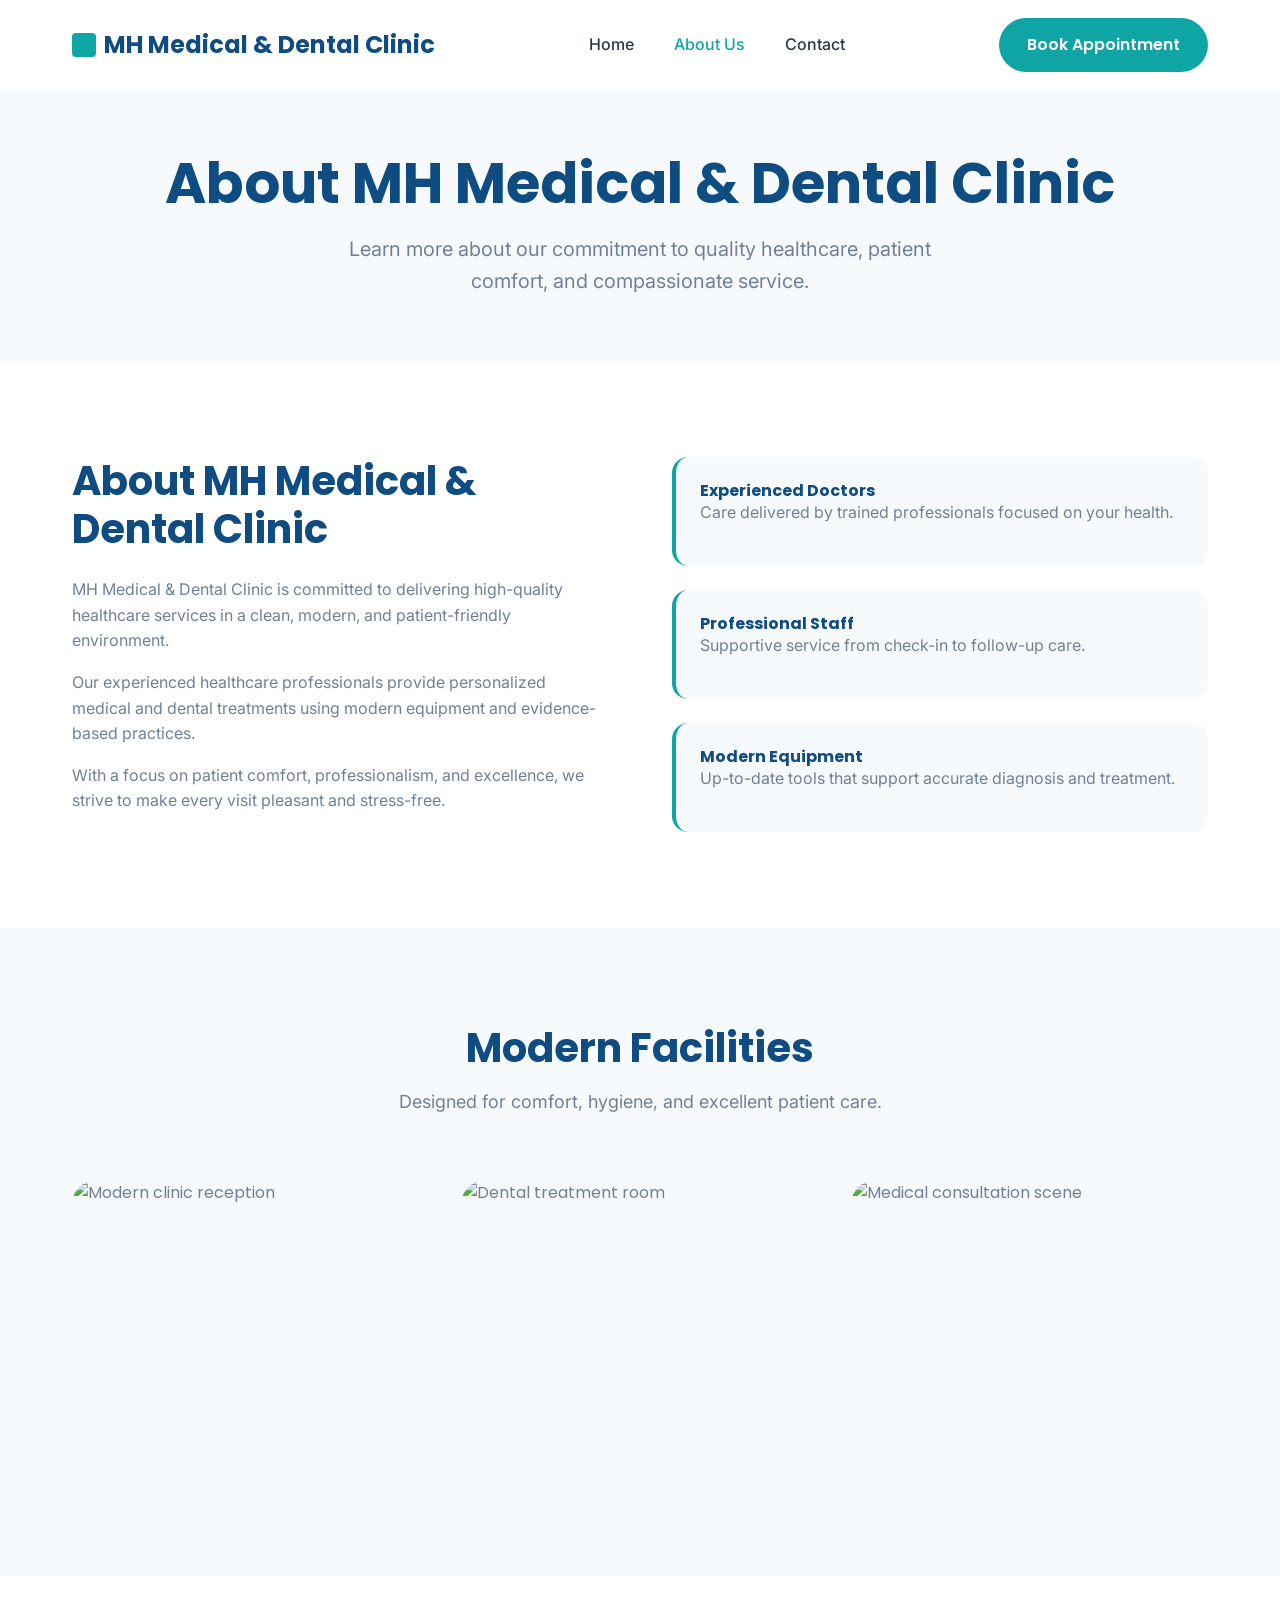
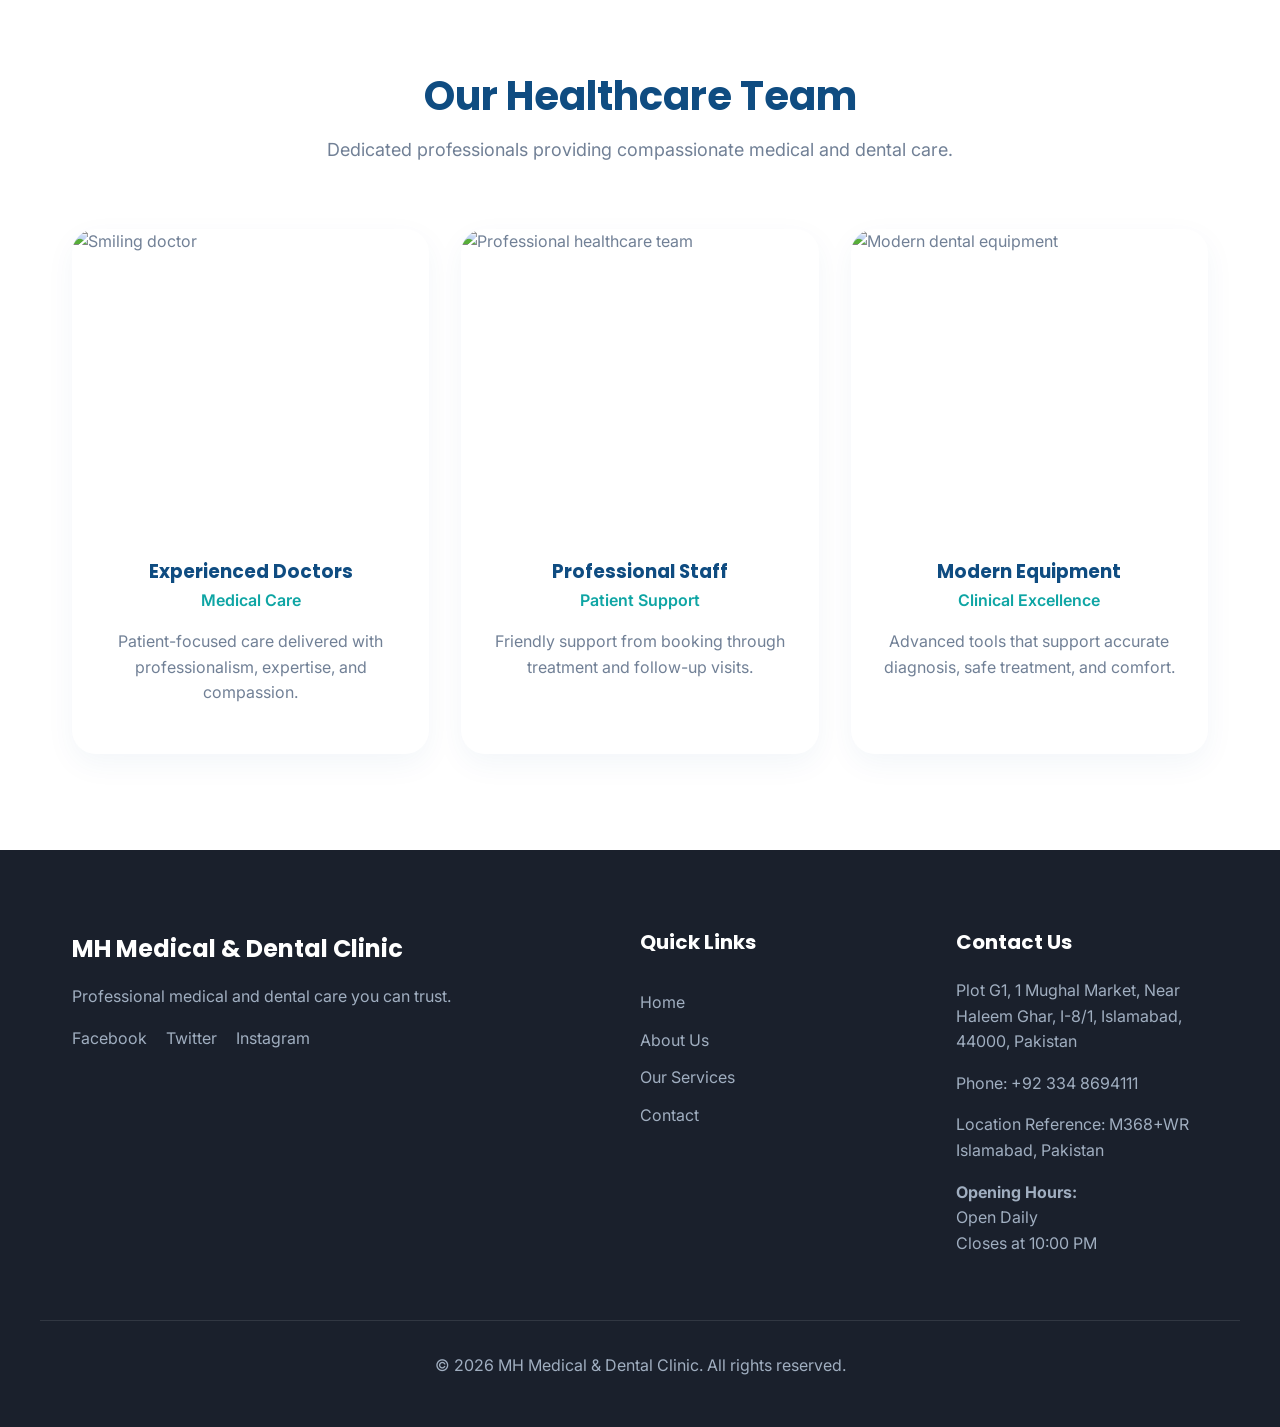
==== about.html @ 712b0a18 "Add files via upload Initial commit for MH Clinic demo" ====
<!doctype html>
<html lang="en">
  <head>
    <meta charset="UTF-8" />
    <meta name="viewport" content="width=device-width, initial-scale=1.0" />
    <title>About Us | MH Medical & Dental Clinic</title>
    <link
      href="https://fonts.googleapis.com/css2?family=Inter:wght@400;500;600&family=Poppins:wght@500;600;700&display=swap"
      rel="stylesheet"
    />
    <link rel="stylesheet" href="style.css" />
  </head>
  <body>
    <!-- Navigation -->
    <header class="navbar" id="navbar">
      <div class="container nav-container">
        <a href="index.html" class="logo">
          <span class="logo-icon"></span>
          MH Medical & Dental Clinic
        </a>
        <nav class="nav-links">
          <a href="index.html">Home</a>
          <a href="about.html" class="active">About Us</a>
          <a href="contact.html">Contact</a>
        </nav>
        <div class="nav-actions">
          <a href="contact.html" class="btn btn-primary">Book Appointment</a>
        </div>
        <button class="mobile-menu-btn" aria-label="Toggle menu">☰</button>
      </div>
    </header>

    <!-- Page Header -->
    <section class="page-header bg-light">
      <div class="container">
        <h1>About MH Medical & Dental Clinic</h1>
        <p>
          Learn more about our commitment to quality healthcare, patient
          comfort, and compassionate service.
        </p>
      </div>
    </section>

    <!-- Mission & Vision -->
    <section class="mission section-padding fade-in-section">
      <div class="container mission-container">
        <div class="mission-content">
          <h2>About MH Medical & Dental Clinic</h2>
          <p>
            MH Medical & Dental Clinic is committed to delivering high-quality
            healthcare services in a clean, modern, and patient-friendly
            environment.
          </p>
          <p>
            Our experienced healthcare professionals provide personalized
            medical and dental treatments using modern equipment and
            evidence-based practices.
          </p>
          <p>
            With a focus on patient comfort, professionalism, and excellence, we
            strive to make every visit pleasant and stress-free.
          </p>
        </div>
        <div class="mission-values">
          <div class="value-card">
            <h4>Experienced Doctors</h4>
            <p>
              Care delivered by trained professionals focused on your health.
            </p>
          </div>
          <div class="value-card">
            <h4>Professional Staff</h4>
            <p>Supportive service from check-in to follow-up care.</p>
          </div>
          <div class="value-card">
            <h4>Modern Equipment</h4>
            <p>
              Up-to-date tools that support accurate diagnosis and treatment.
            </p>
          </div>
        </div>
      </div>
    </section>

    <!-- Facilities -->
    <section class="facilities section-padding bg-light fade-in-section">
      <div class="container">
        <div class="section-header">
          <h2>Modern Facilities</h2>
          <p>Designed for comfort, hygiene, and excellent patient care.</p>
        </div>
        <div class="facilities-grid">
          <div
            class="image-placeholder small"
            style="padding: 0; overflow: hidden; background: none"
          >
            <img
              src="https://images.unsplash.com/photo-1516549655169-df83a0774514?q=80&w=800&auto=format&fit=crop"
              alt="Modern clinic reception"
              style="
                width: 100%;
                height: 100%;
                object-fit: cover;
                border-radius: inherit;
                display: block;
              "
            />
          </div>
          <div
            class="image-placeholder small"
            style="padding: 0; overflow: hidden; background: none"
          >
            <img
              src="https://images.unsplash.com/photo-1581056771107-24ca5f033842?q=80&w=800&auto=format&fit=crop"
              alt="Dental treatment room"
              style="
                width: 100%;
                height: 100%;
                object-fit: cover;
                border-radius: inherit;
                display: block;
              "
            />
          </div>
          <div
            class="image-placeholder small"
            style="padding: 0; overflow: hidden; background: none"
          >
            <img
              src="https://images.unsplash.com/photo-1505751172876-fa1923c5c528?q=80&w=800&auto=format&fit=crop"
              alt="Medical consultation scene"
              style="
                width: 100%;
                height: 100%;
                object-fit: cover;
                border-radius: inherit;
                display: block;
              "
            />
          </div>
        </div>
      </div>
    </section>

    <!-- Team Section -->
    <section class="team section-padding fade-in-section">
      <div class="container">
        <div class="section-header">
          <h2>Our Healthcare Team</h2>
          <p>
            Dedicated professionals providing compassionate medical and dental
            care.
          </p>
        </div>
        <div class="team-grid">
          <div class="team-card">
            <div
              class="team-image-placeholder"
              style="padding: 0; overflow: hidden; background: none"
            >
              <img
                src="https://images.unsplash.com/photo-1559839734-2b71ea197ec2?q=80&w=800&auto=format&fit=crop"
                alt="Smiling doctor"
                style="
                  width: 100%;
                  height: 100%;
                  object-fit: cover;
                  display: block;
                "
              />
            </div>
            <div class="team-info">
              <h3>Experienced Doctors</h3>
              <p class="team-title">Medical Care</p>
              <p>
                Patient-focused care delivered with professionalism, expertise,
                and compassion.
              </p>
            </div>
          </div>

          <div class="team-card">
            <div
              class="team-image-placeholder"
              style="padding: 0; overflow: hidden; background: none"
            >
              <img
                src="https://images.unsplash.com/photo-1582750433449-648ed127bb54?q=80&w=800&auto=format&fit=crop"
                alt="Professional healthcare team"
                style="
                  width: 100%;
                  height: 100%;
                  object-fit: cover;
                  display: block;
                "
              />
            </div>
            <div class="team-info">
              <h3>Professional Staff</h3>
              <p class="team-title">Patient Support</p>
              <p>
                Friendly support from booking through treatment and follow-up
                visits.
              </p>
            </div>
          </div>
          <div class="team-card">
            <div
              class="team-image-placeholder"
              style="padding: 0; overflow: hidden; background: none"
            >
              <img
                src="https://images.unsplash.com/photo-1629909613654-28e377c37b09?q=80&w=800&auto=format&fit=crop"
                alt="Modern dental equipment"
                style="
                  width: 100%;
                  height: 100%;
                  object-fit: cover;
                  display: block;
                "
              />
            </div>
            <div class="team-info">
              <h3>Modern Equipment</h3>
              <p class="team-title">Clinical Excellence</p>
              <p>
                Advanced tools that support accurate diagnosis, safe treatment,
                and comfort.
              </p>
            </div>
          </div>
        </div>
      </div>
    </section>

    <!-- Footer -->
    <footer class="footer">
      <div class="container footer-grid">
        <div class="footer-brand">
          <a href="index.html" class="logo footer-logo"
            >MH Medical & Dental Clinic</a
          >
          <p>Professional medical and dental care you can trust.</p>
          <div style="margin-top: 1rem">
            <a href="#" style="color: #a0aec0; margin-right: 15px">Facebook</a>
            <a href="#" style="color: #a0aec0; margin-right: 15px">Twitter</a>
            <a href="#" style="color: #a0aec0">Instagram</a>
          </div>
        </div>
        <div class="footer-links">
          <h4>Quick Links</h4>
          <a href="index.html">Home</a>
          <a href="about.html">About Us</a>
          <a href="#services">Our Services</a>
          <a href="contact.html">Contact</a>
        </div>
        <div class="footer-contact">
          <h4>Contact Us</h4>
          <p>
            Plot G1, 1 Mughal Market, Near Haleem Ghar, I-8/1, Islamabad, 44000,
            Pakistan
          </p>
          <p>Phone: +92 334 8694111</p>
          <p>Location Reference: M368+WR Islamabad, Pakistan</p>
          <p style="margin-top: 0.5rem">
            <strong>Opening Hours:</strong><br />Open Daily<br />Closes at 10:00
            PM
          </p>
        </div>
      </div>
      <div class="container footer-bottom">
        <p>&copy; 2026 MH Medical & Dental Clinic. All rights reserved.</p>
      </div>
    </footer>

    <script src="script.js"></script>
  </body>
</html>
---- style.css ----
/* ==========================================================================
   CSS Variables (Design System)
   ========================================================================== */
:root {
  /* Colors */
  --clr-primary: #0f4c81; /* Medical Blue */
  --clr-primary-light: #1866a8;
  --clr-accent: #0ea5a4; /* Teal */
  --clr-accent-hover: #0c8e8d;
  --clr-bg: #f7fafc; /* Light Gray */
  --clr-surface: #ffffff; /* White */
  --clr-text-main: #2d3748; /* Charcoal */
  --clr-text-muted: #718096;
  --clr-border: #e2e8f0;

  /* Typography */
  --font-heading: "Poppins", sans-serif;
  --font-body: "Inter", sans-serif;

  /* Spacing & Layout */
  --container-max: 1200px;
  --container-padding: 0 2rem;
  --section-spacing: 6rem;

  /* Visuals */
  --radius-sm: 8px;
  --radius-md: 16px;
  --radius-lg: 24px;
  --shadow-soft: 0 10px 30px rgba(15, 76, 129, 0.05);
  --shadow-hover: 0 20px 40px rgba(15, 76, 129, 0.1);
  --transition: all 0.3s cubic-bezier(0.25, 0.8, 0.25, 1);
}

/* ==========================================================================
   Reset & Global Styles
   ========================================================================== */
* {
  margin: 0;
  padding: 0;
  box-sizing: border-box;
}

html {
  scroll-behavior: smooth;
}

body {
  font-family: var(--font-body);
  color: var(--clr-text-main);
  background-color: var(--clr-surface);
  line-height: 1.6;
  -webkit-font-smoothing: antialiased;
}

h1,
h2,
h3,
h4,
h5,
h6 {
  font-family: var(--font-heading);
  color: var(--clr-primary);
  line-height: 1.2;
}

p {
  color: var(--clr-text-muted);
  margin-bottom: 1rem;
}

a {
  text-decoration: none;
  color: var(--clr-primary);
  transition: var(--transition);
}

.container {
  max-width: var(--container-max);
  margin: 0 auto;
  padding: var(--container-padding);
}

.section-padding {
  padding: var(--section-spacing) 0;
}

.bg-light {
  background-color: var(--clr-bg);
}

.section-header {
  text-align: center;
  max-width: 700px;
  margin: 0 auto 4rem auto;
}

.section-header h2 {
  font-size: 2.5rem;
  margin-bottom: 1rem;
}

.section-header p {
  font-size: 1.125rem;
}

/* ==========================================================================
   Components: Buttons & Forms
   ========================================================================== */
.btn {
  display: inline-block;
  padding: 0.875rem 1.75rem;
  border-radius: 50px;
  font-family: var(--font-heading);
  font-weight: 600;
  font-size: 1rem;
  text-align: center;
  cursor: pointer;
  border: none;
  transition: var(--transition);
}

.btn-primary {
  background-color: var(--clr-accent);
  color: var(--clr-surface);
}

.btn-primary:hover {
  background-color: var(--clr-accent-hover);
  transform: translateY(-2px);
  box-shadow: 0 4px 12px rgba(14, 165, 164, 0.3);
  color: var(--clr-surface);
}

.btn-secondary {
  background-color: transparent;
  color: var(--clr-primary);
  border: 2px solid var(--clr-border);
}

.btn-secondary:hover {
  border-color: var(--clr-primary);
  background-color: var(--clr-bg);
}

.btn-large {
  padding: 1rem 2.5rem;
  font-size: 1.125rem;
}

.btn-full {
  width: 100%;
}

/* ==========================================================================
   Navigation
   ========================================================================== */
.navbar {
  position: fixed;
  top: 0;
  left: 0;
  width: 100%;
  background-color: var(--clr-surface);
  z-index: 1000;
  transition: var(--transition);
  border-bottom: 1px solid transparent;
}

.navbar.scrolled {
  box-shadow: 0 4px 20px rgba(0, 0, 0, 0.05);
  border-bottom: 1px solid var(--clr-border);
  padding: 0.5rem 0;
}

.nav-container {
  display: flex;
  justify-content: space-between;
  align-items: center;
  height: 90px;
}

.logo {
  font-family: var(--font-heading);
  font-size: 1.5rem;
  font-weight: 700;
  color: var(--clr-primary);
  display: flex;
  align-items: center;
  gap: 0.5rem;
}

.logo-icon {
  width: 24px;
  height: 24px;
  background-color: var(--clr-accent);
  border-radius: 4px;
}

.nav-links {
  display: flex;
  gap: 2.5rem;
}

.nav-links a {
  font-weight: 500;
  color: var(--clr-text-main);
}

.nav-links a:hover,
.nav-links a.active {
  color: var(--clr-accent);
}

.mobile-menu-btn {
  display: none;
  background: none;
  border: none;
  font-size: 1.5rem;
  color: var(--clr-primary);
  cursor: pointer;
}

/* ==========================================================================
   Hero Section
   ========================================================================== */
.hero {
  padding-top: 150px;
  padding-bottom: 6rem;
  background: linear-gradient(
    to right,
    var(--clr-surface) 50%,
    var(--clr-bg) 50%
  );
}

.hero-container {
  display: grid;
  grid-template-columns: 1fr 1fr;
  gap: 4rem;
  align-items: center;
}

.badge {
  display: inline-block;
  padding: 0.5rem 1rem;
  background-color: var(--clr-bg);
  color: var(--clr-primary);
  border-radius: 50px;
  font-weight: 600;
  font-size: 0.875rem;
  margin-bottom: 1.5rem;
  border: 1px solid var(--clr-border);
}

.hero-title {
  font-size: 4rem;
  margin-bottom: 1.5rem;
  letter-spacing: -1px;
}

.hero-subtitle {
  font-size: 1.25rem;
  margin-bottom: 2.5rem;
  max-width: 500px;
}

.hero-buttons {
  display: flex;
  gap: 1rem;
  margin-bottom: 3rem;
}

.hero-trust {
  display: flex;
  align-items: center;
  gap: 1rem;
}

.stars {
  color: #f6ad55;
  font-size: 1.25rem;
  letter-spacing: 2px;
}

.image-placeholder {
  width: 100%;
  height: 500px;
  background-color: var(--clr-border);
  border-radius: var(--radius-lg);
  display: flex;
  align-items: center;
  justify-content: center;
  color: var(--clr-text-muted);
  font-family: var(--font-heading);
}

.image-placeholder.tall {
  height: 600px;
}
.image-placeholder.small {
  height: 300px;
}

/* ==========================================================================
   Stats / Trust Indicators
   ========================================================================== */
.stats {
  border-top: 1px solid var(--clr-border);
  border-bottom: 1px solid var(--clr-border);
  padding: 4rem 0;
}

.stats-container {
  display: grid;
  grid-template-columns: repeat(4, 1fr);
  text-align: center;
  gap: 2rem;
}

.stat-item h3 {
  font-size: 3rem;
  color: var(--clr-accent);
  margin-bottom: 0.5rem;
}

.stat-item p {
  font-weight: 600;
  color: var(--clr-primary);
  margin: 0;
}

/* ==========================================================================
   Services Section (Cards)
   ========================================================================== */
.services-grid {
  display: grid;
  grid-template-columns: repeat(2, 1fr);
  gap: 2rem;
}

.service-card {
  background-color: var(--clr-surface);
  padding: 3rem;
  border-radius: var(--radius-lg);
  box-shadow: var(--shadow-soft);
  transition: var(--transition);
  border: 1px solid transparent;
}

.service-card:hover {
  transform: translateY(-5px);
  box-shadow: var(--shadow-hover);
  border-color: var(--clr-accent);
}

.service-icon {
  font-size: 2.5rem;
  margin-bottom: 1.5rem;
  background-color: var(--clr-bg);
  width: 80px;
  height: 80px;
  display: flex;
  align-items: center;
  justify-content: center;
  border-radius: var(--radius-md);
}

.service-card h3 {
  font-size: 1.5rem;
  margin-bottom: 1rem;
}

/* ==========================================================================
   Why Choose Us
   ========================================================================== */
.why-container {
  display: grid;
  grid-template-columns: 1fr 1fr;
  gap: 4rem;
  align-items: center;
}

.why-content h2 {
  font-size: 3rem;
  margin-bottom: 1.5rem;
}

.benefit-list {
  list-style: none;
  margin-top: 2rem;
}

.benefit-list li {
  font-size: 1.125rem;
  color: var(--clr-text-main);
  margin-bottom: 1rem;
  display: flex;
  align-items: center;
  font-weight: 500;
}

/* ==========================================================================
   Testimonials
   ========================================================================== */
.testimonial-grid {
  display: grid;
  grid-template-columns: repeat(2, 1fr);
  gap: 2rem;
}

.testimonial-card {
  background-color: var(--clr-surface);
  padding: 3rem;
  border-radius: var(--radius-lg);
  box-shadow: var(--shadow-soft);
}

.testimonial-card p {
  font-size: 1.125rem;
  color: var(--clr-text-main);
  font-style: italic;
  margin: 1.5rem 0;
}

.patient-name {
  font-weight: 600;
  color: var(--clr-primary);
  font-family: var(--font-heading);
}

/* ==========================================================================
   CTA Banner
   ========================================================================== */
.cta-banner {
  background-color: var(--clr-primary);
  text-align: center;
}

.cta-container h2 {
  color: var(--clr-surface);
  font-size: 3rem;
  margin-bottom: 1rem;
}

.cta-container p {
  color: rgba(255, 255, 255, 0.8);
  font-size: 1.25rem;
  margin-bottom: 2.5rem;
}

/* ==========================================================================
   Inner Pages (About & Contact)
   ========================================================================== */
.page-header {
  padding-top: 150px;
  padding-bottom: 4rem;
  text-align: center;
}

.page-header h1 {
  font-size: 3.5rem;
  margin-bottom: 1rem;
}

.page-header p {
  font-size: 1.25rem;
  max-width: 600px;
  margin: 0 auto;
}

/* About Us Layouts */
.mission-container {
  display: grid;
  grid-template-columns: 1fr 1fr;
  gap: 4rem;
}

.mission-content h2 {
  font-size: 2.5rem;
  margin-bottom: 1.5rem;
}

.mission-values {
  display: grid;
  gap: 1.5rem;
}

.value-card {
  padding: 1.5rem;
  background-color: var(--clr-bg);
  border-radius: var(--radius-md);
  border-left: 4px solid var(--clr-accent);
}

.facilities-grid,
.team-grid {
  display: grid;
  grid-template-columns: repeat(3, 1fr);
  gap: 2rem;
}

.team-card {
  background-color: var(--clr-surface);
  border-radius: var(--radius-lg);
  overflow: hidden;
  box-shadow: var(--shadow-soft);
}

.team-image-placeholder {
  height: 300px;
  background-color: var(--clr-border);
  display: flex;
  align-items: center;
  justify-content: center;
  color: var(--clr-text-muted);
}

.team-info {
  padding: 2rem;
  text-align: center;
}
.team-info h3 {
  margin-bottom: 0.25rem;
}
.team-title {
  color: var(--clr-accent);
  font-weight: 600;
  margin-bottom: 1rem;
}

/* Contact Layouts */
.contact-info-grid {
  display: grid;
  grid-template-columns: repeat(3, 1fr);
  gap: 2rem;
  margin-bottom: 4rem;
}

.contact-card {
  text-align: center;
  padding: 3rem 2rem;
  background-color: var(--clr-bg);
  border-radius: var(--radius-lg);
}

.contact-icon {
  font-size: 2.5rem;
  margin-bottom: 1rem;
}

.contact-link {
  font-weight: 600;
  color: var(--clr-accent);
  font-family: var(--font-heading);
}

.contact-form-wrapper {
  display: grid;
  grid-template-columns: 1fr 1fr;
  gap: 4rem;
  background-color: var(--clr-surface);
  border-radius: var(--radius-lg);
  box-shadow: var(--shadow-soft);
  overflow: hidden;
}

.contact-form-content {
  padding: 4rem;
}
.contact-form-content h2 {
  margin-bottom: 1rem;
}
.contact-form-content p {
  margin-bottom: 2rem;
}

.form-group {
  margin-bottom: 1.5rem;
}
.form-group label {
  display: block;
  font-weight: 600;
  margin-bottom: 0.5rem;
  color: var(--clr-primary);
}

.form-group input,
.form-group select,
.form-group textarea {
  width: 100%;
  padding: 1rem;
  border: 1px solid var(--clr-border);
  border-radius: var(--radius-sm);
  font-family: var(--font-body);
  font-size: 1rem;
  background-color: var(--clr-bg);
  transition: var(--transition);
}

.form-group input:focus,
.form-group select:focus,
.form-group textarea:focus {
  outline: none;
  border-color: var(--clr-accent);
  background-color: var(--clr-surface);
}

.map-placeholder {
  height: 100%;
  min-height: 400px;
  background-color: var(--clr-border);
  display: flex;
  align-items: center;
  justify-content: center;
  color: var(--clr-text-muted);
}

/* ==========================================================================
   Footer
   ========================================================================== */
.footer {
  background-color: #1a202c;
  color: var(--clr-surface);
  padding-top: 5rem;
}

.footer-grid {
  display: grid;
  grid-template-columns: 2fr 1fr 1fr;
  gap: 4rem;
  margin-bottom: 3rem;
}

.footer-logo {
  color: var(--clr-surface);
  margin-bottom: 1rem;
}
.footer p {
  color: #a0aec0;
}
.footer h4 {
  color: var(--clr-surface);
  margin-bottom: 1.5rem;
  font-size: 1.25rem;
}

.footer-links {
  display: flex;
  flex-direction: column;
  gap: 0.75rem;
}
.footer-links a {
  color: #a0aec0;
}
.footer-links a:hover {
  color: var(--clr-accent);
}

.footer-bottom {
  border-top: 1px solid rgba(255, 255, 255, 0.1);
  padding: 2rem 2rem;
  text-align: center;
}

/* ==========================================================================
   Animations & JS Classes
   ========================================================================== */
.fade-in-section {
  opacity: 0;
  transform: translateY(30px);
  transition:
    opacity 0.8s ease-out,
    transform 0.8s ease-out;
  will-change: opacity, visibility;
}

.fade-in-section.is-visible {
  opacity: 1;
  transform: none;
}

/* ==========================================================================
   Responsive Design
   ========================================================================== */
@media (max-width: 992px) {
  .hero-container,
  .why-container,
  .mission-container,
  .contact-form-wrapper {
    grid-template-columns: 1fr;
  }

  .hero {
    background: var(--clr-bg);
    text-align: center;
  }
  .hero-buttons {
    justify-content: center;
  }
  .hero-trust {
    justify-content: center;
  }

  .stats-container,
  .facilities-grid,
  .team-grid,
  .contact-info-grid {
    grid-template-columns: repeat(2, 1fr);
  }

  .footer-grid {
    grid-template-columns: 1fr 1fr;
  }
}

@media (max-width: 768px) {
  .nav-links,
  .nav-actions {
    display: none;
  }
  .mobile-menu-btn {
    display: block;
  }

  .hero-title {
    font-size: 3rem;
  }

  .stats-container,
  .services-grid,
  .testimonial-grid,
  .facilities-grid,
  .team-grid,
  .contact-info-grid,
  .footer-grid {
    grid-template-columns: 1fr;
  }

  .contact-form-content {
    padding: 2rem;
  }
}
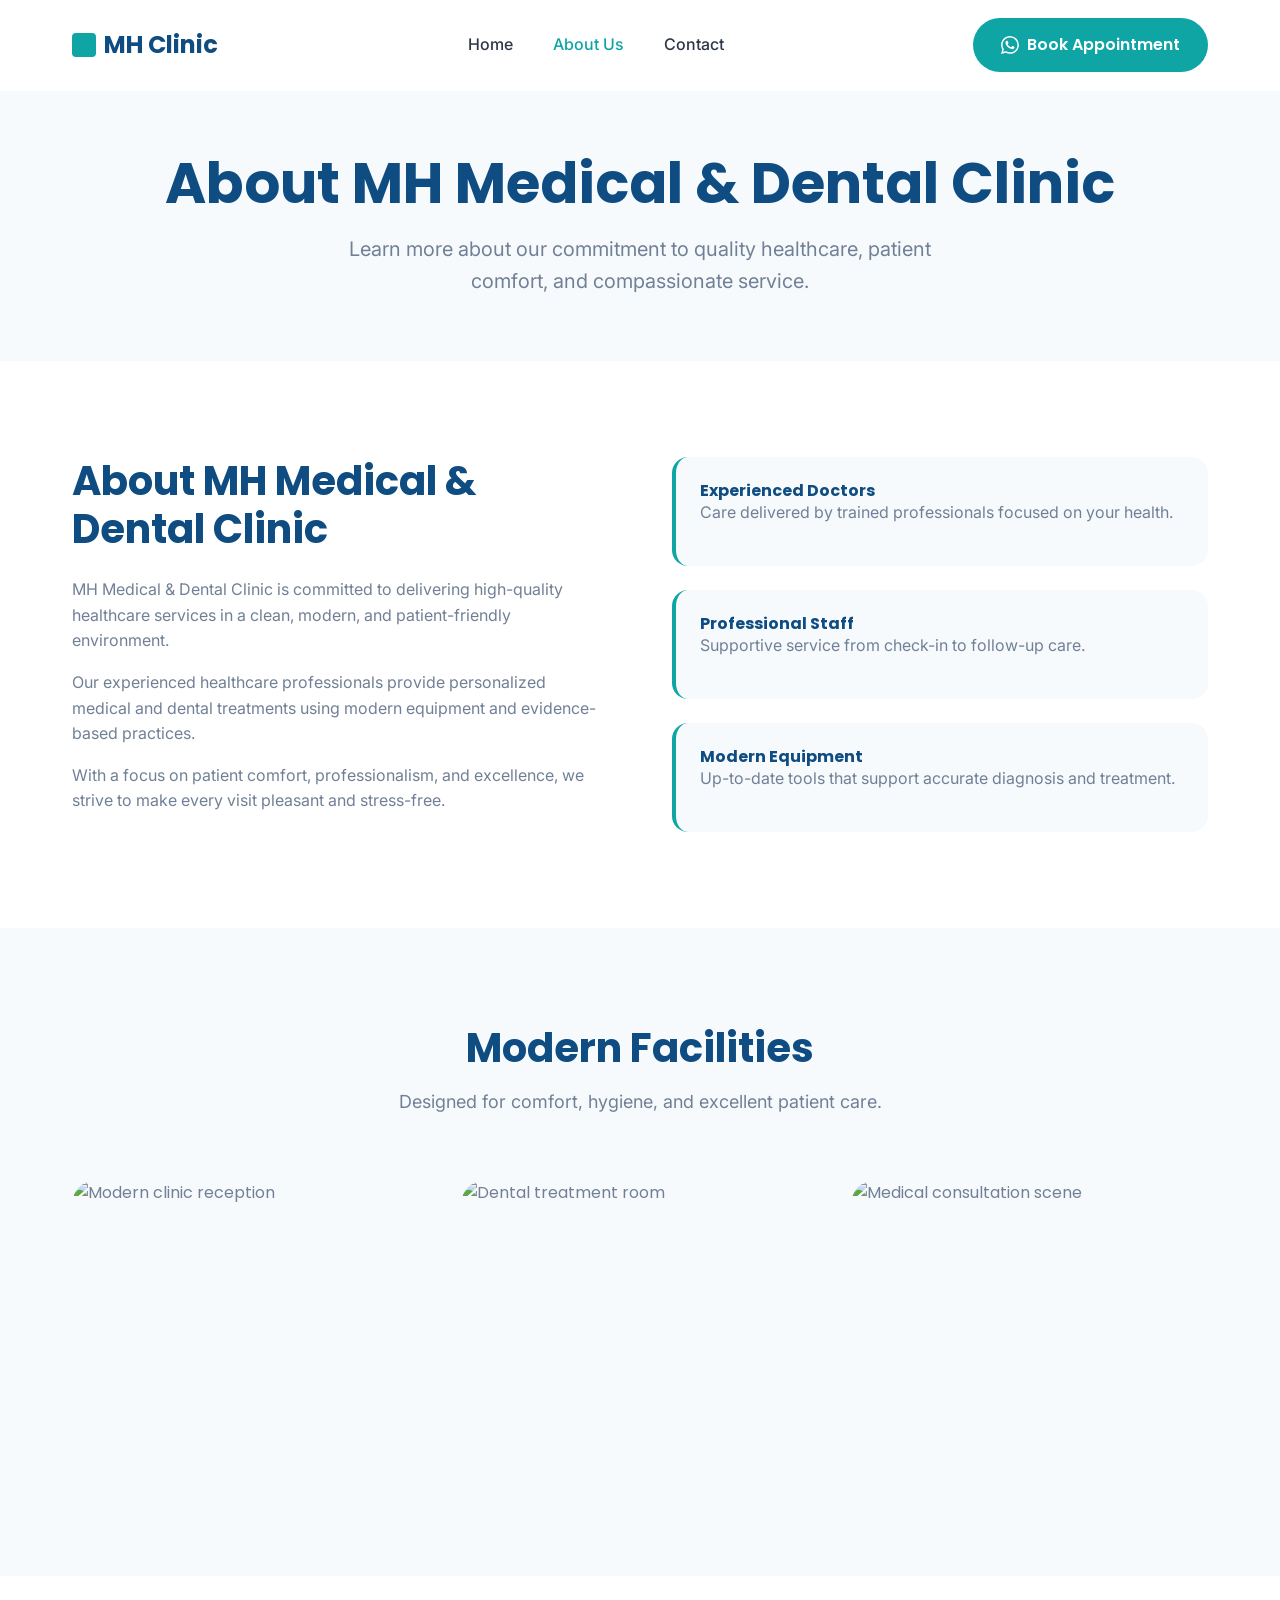
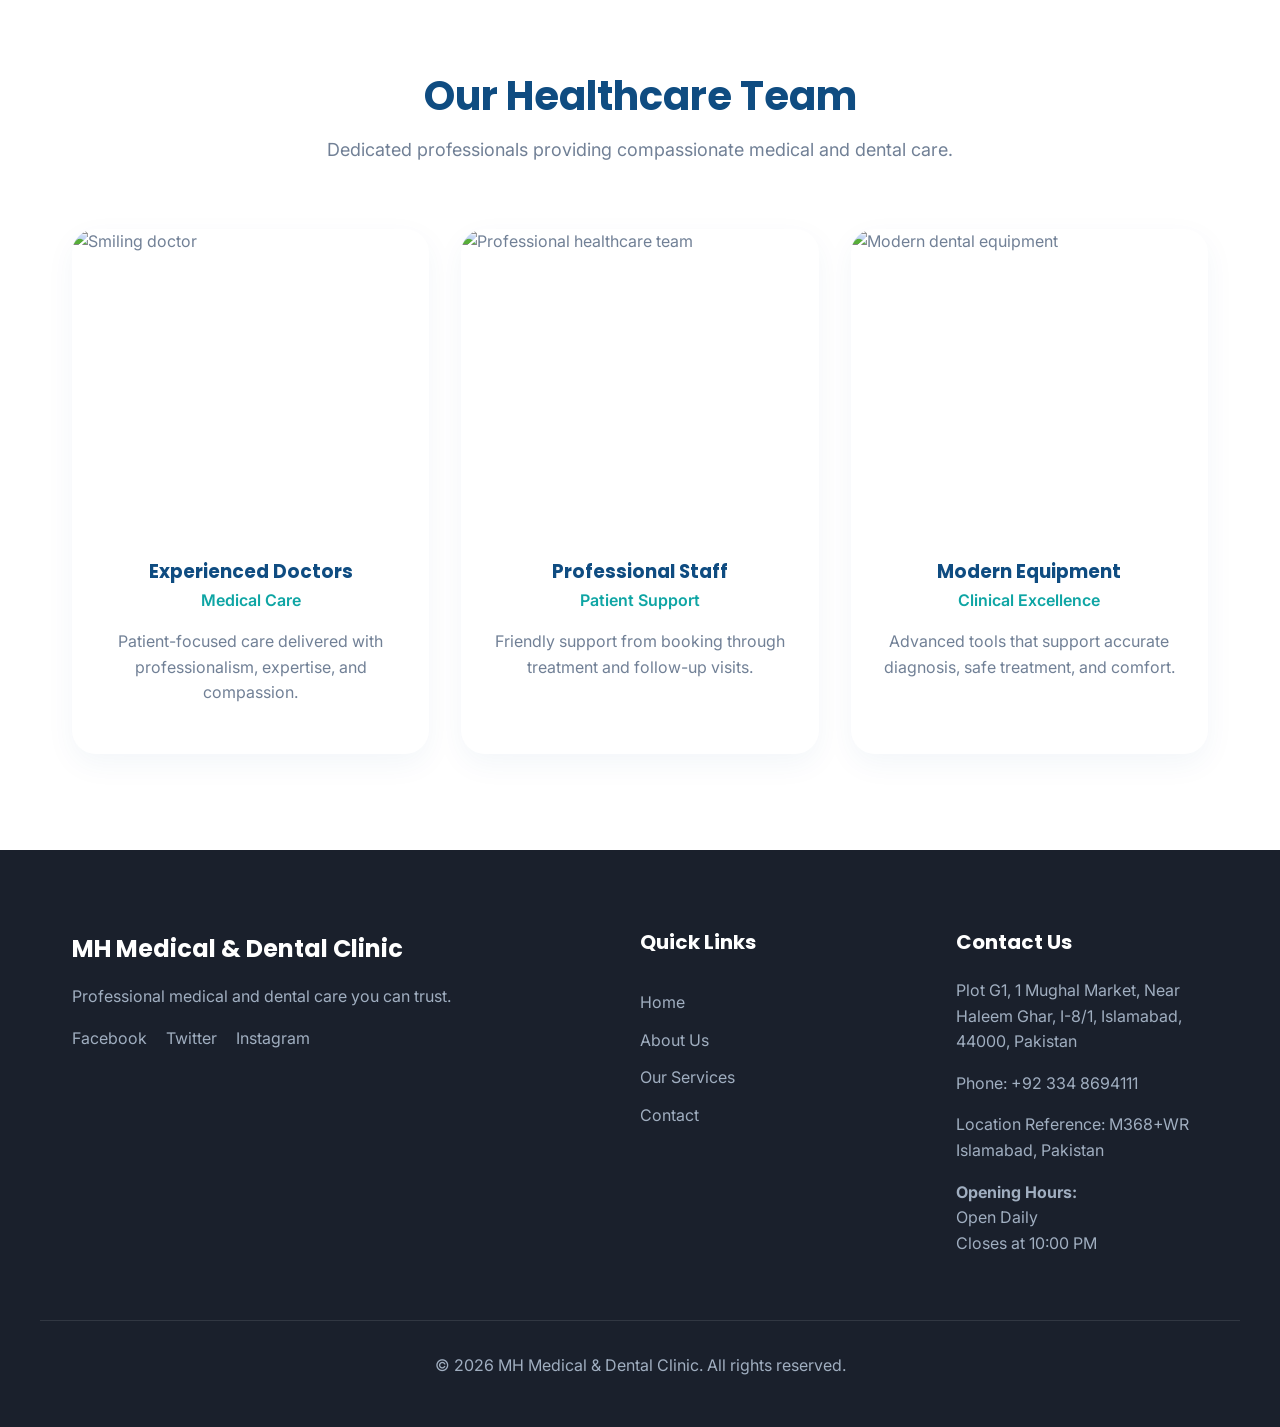
==== commit f6ec1ac1: "Revise About Us page layout and content Updated the About Us page with new content and links." ====
--- a/about.html
+++ b/about.html
@@ -16,7 +16,7 @@
       <div class="container nav-container">
         <a href="index.html" class="logo">
           <span class="logo-icon"></span>
-          MH Medical & Dental Clinic
+          MH Clinic
         </a>
         <nav class="nav-links">
           <a href="index.html">Home</a>
@@ -24,7 +24,26 @@
           <a href="contact.html">Contact</a>
         </nav>
         <div class="nav-actions">
-          <a href="contact.html" class="btn btn-primary">Book Appointment</a>
+          <a
+              href="https://wa.me/923348694111"
+              class="btn btn-primary"
+              style="display: inline-flex; align-items: center; gap: 8px"
+              target="_blank"
+              rel="noopener noreferrer"
+            >
+              <svg
+                xmlns="http://www.w3.org/2000/svg"
+                width="18"
+                height="18"
+                fill="currentColor"
+                viewBox="0 0 16 16"
+              >
+                <path
+                  d="M13.601 2.326A7.854 7.854 0 0 0 7.994 0C3.627 0 .068 3.558.064 7.926c-.003 1.396.366 2.76 1.057 3.965L0 16l4.204-1.102a7.933 7.933 0 0 0 3.79.965h.004c4.368 0 7.926-3.558 7.93-7.93A7.898 7.898 0 0 0 13.6 2.326zM7.994 14.521a6.573 6.573 0 0 1-3.356-.92l-.24-.144-2.494.654.666-2.433-.156-.251a6.56 6.56 0 0 1-1.007-3.505c.004-3.639 2.961-6.592 6.602-6.592 1.764.002 3.422.692 4.665 1.94a6.577 6.577 0 0 1 1.928 4.66c-.004 3.639-2.961 6.592-6.602 6.592zm3.615-4.934c-.197-.099-1.17-.578-1.353-.646-.182-.065-.315-.099-.445.099-.133.197-.513.646-.627.775-.114.133-.232.148-.43.05-.197-.1-.836-.308-1.592-.985-.59-.525-.985-1.175-1.103-1.372-.114-.198-.011-.304.088-.403.087-.088.197-.232.296-.346.1-.114.133-.198.198-.33.065-.134.034-.248-.015-.347-.05-.099-.445-1.076-.612-1.47-.16-.389-.323-.335-.445-.34-.114-.004-.247-.007-.38-.007a.729.729 0 0 0-.529.247c-.182.198-.691.677-.691 1.654 0 .977.71 1.916.81 2.049.098.133 1.394 2.132 3.383 2.992.47.205.84.326 1.129.418.475.152.904.129 1.246.08.38-.058 1.171-.48 1.338-.943.164-.464.164-.86.114-.943-.049-.084-.182-.133-.38-.232z"
+                />
+              </svg>
+              Book Appointment
+            </a>
         </div>
         <button class="mobile-menu-btn" aria-label="Toggle menu">☰</button>
       </div>
